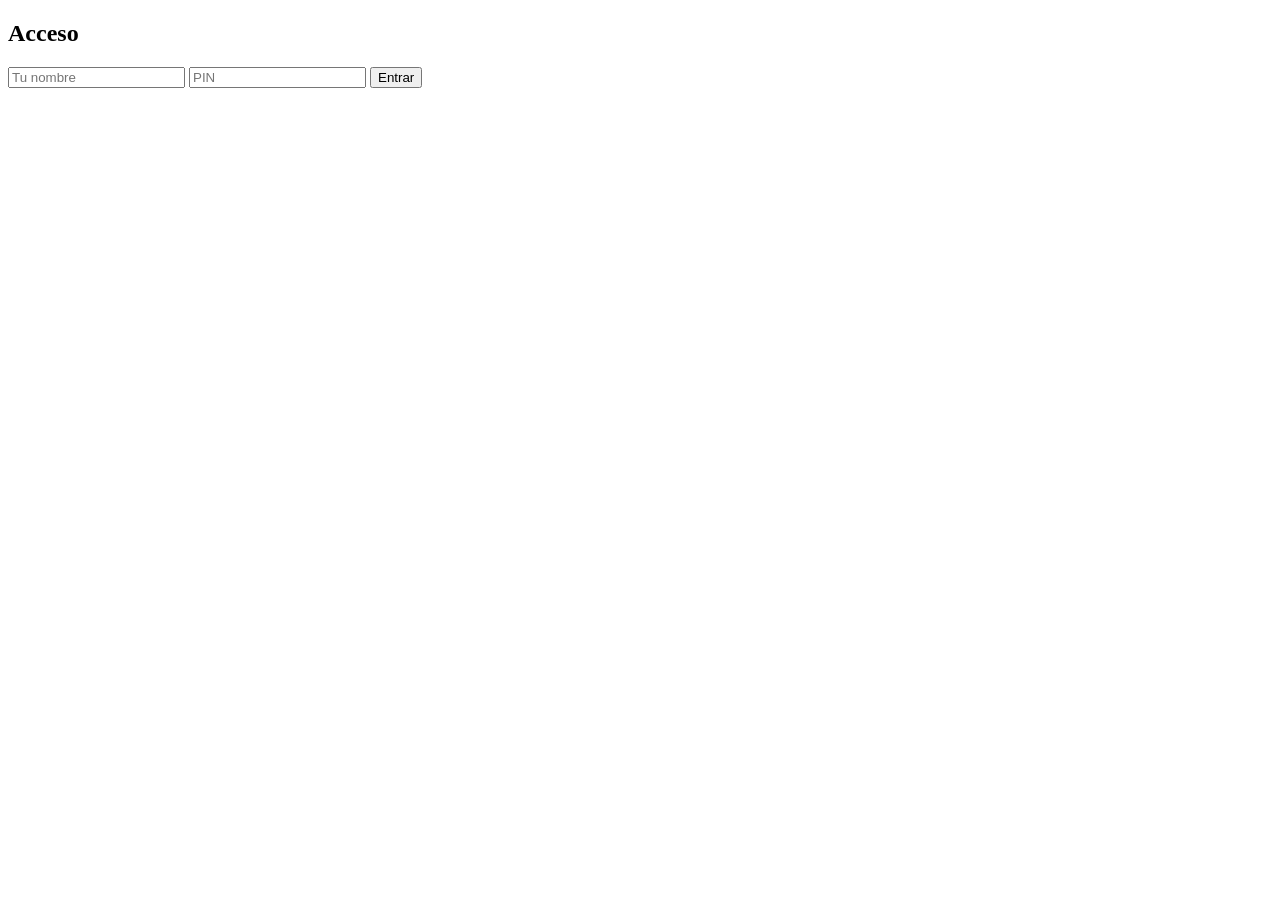
==== app.html @ 52a16f71 "Add initial HTML structure and JavaScript functions" ====
<!DOCTYPE html>
<html lang="es">
<head>
    <meta charset="UTF-8">
    <title>App</title>
</head>
<body>

<h1>Negocios Encontrados</h1>

<div id="results"></div>

<script>
const BACKEND_URL = "https://lavazz-nums.vercel.app";

let CURRENT_USER = null;
let ACCESS_HASH = null;
let dataBackend = {};

async function cargarDesdeBackend() {
    const r = await fetch(`${BACKEND_URL}/api/load`, {
        headers: { "X-Access-Hash": ACCESS_HASH }
    });

    if (!r.ok) {
        alert("No autorizado. Volviendo al login.");
        window.location.href = "index.html";
        return;
    }

    const data = await r.json();
    dataBackend = data.payload || {};
}

async function guardarEnBackend() {
    await fetch(`${BACKEND_URL}/api/save`, {
        method: "POST",
        headers: {
            "Content-Type": "application/json",
            "X-Access-Hash": ACCESS_HASH
        },
        body: JSON.stringify({ payload: dataBackend })
    });
}

async function loadData() {
    await cargarDesdeBackend();

    const response = await fetch("resultados.json");
    const data = await response.json();

    const container = document.getElementById("results");
    container.innerHTML = "";

    data.forEach(item => {
        const div = document.createElement("div");
        div.textContent = item.title + " - " + item.phone;
        container.appendChild(div);
    });
}

// AUTOLOGIN
(function init() {
    CURRENT_USER = localStorage.getItem("caller_name");
    ACCESS_HASH = localStorage.getItem("access_hash");

    if (!CURRENT_USER || !ACCESS_HASH) {
        window.location.href = "index.html";
        return;
    }

    loadData();
})();
</script>

</body>
</html>
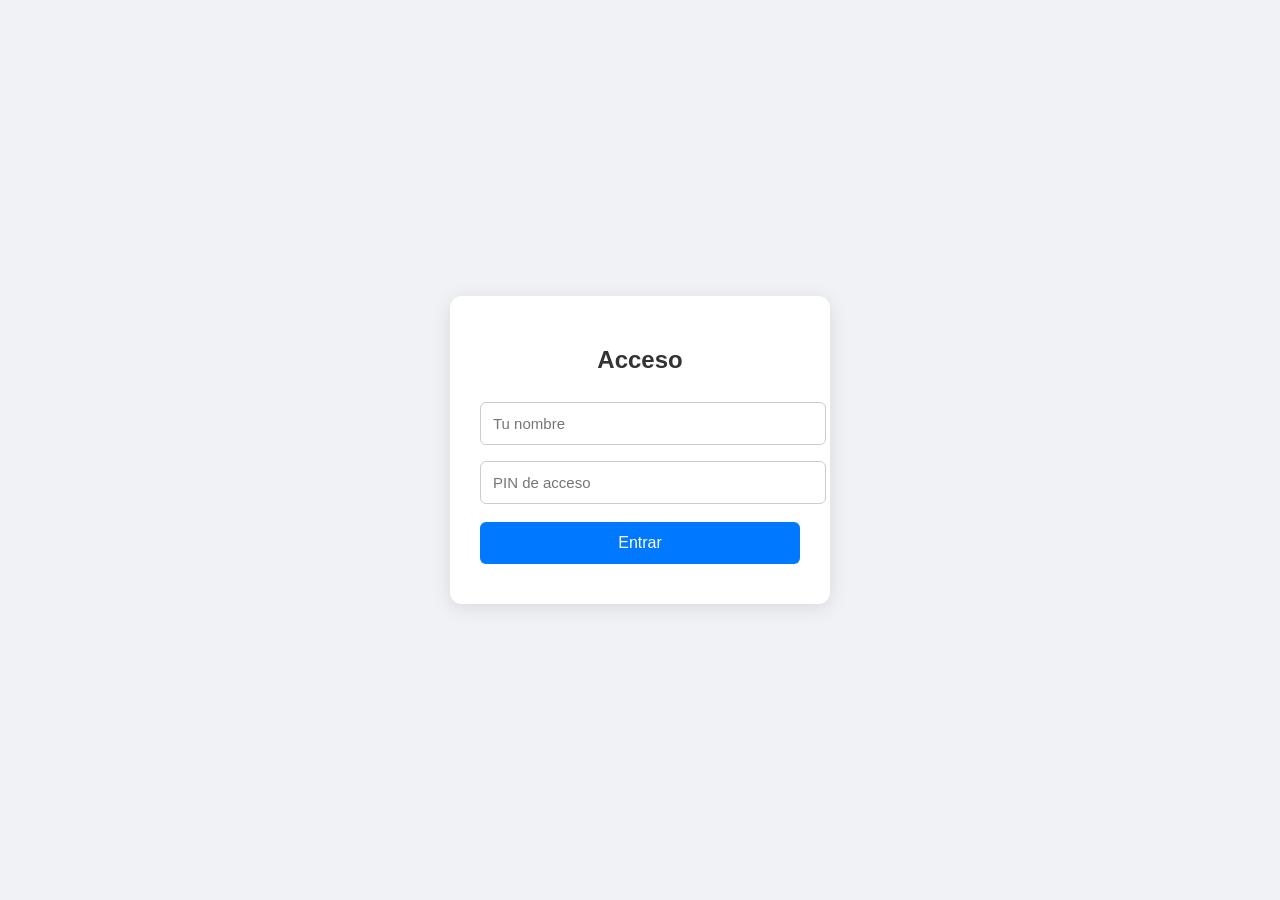
==== commit 76265807: "Change title and enhance styling in app.html Updated the title and added styling for better layout a" ====
--- a/app.html
+++ b/app.html
@@ -2,12 +2,82 @@
 <html lang="es">
 <head>
     <meta charset="UTF-8">
-    <title>App</title>
+    <title>Negocios Encontrados</title>
+    <style>
+        body {
+            background: #f5f5f5;
+            font-family: Arial, sans-serif;
+            margin: 0;
+            padding: 20px;
+        }
+
+        h1 {
+            text-align: center;
+            margin-bottom: 25px;
+        }
+
+        #results {
+            display: grid;
+            grid-template-columns: repeat(auto-fill, minmax(320px, 1fr));
+            gap: 20px;
+        }
+
+        .card {
+            background: white;
+            padding: 20px;
+            border-radius: 12px;
+            box-shadow: 0 4px 12px rgba(0,0,0,0.1);
+            border: 3px solid transparent;
+        }
+
+        .card.convencido {
+            border-color: #2ecc71;
+        }
+
+        .card.rechazado {
+            border-color: #e74c3c;
+        }
+
+        .title {
+            font-size: 20px;
+            font-weight: bold;
+        }
+
+        .phone {
+            color: #0078ff;
+            font-weight: bold;
+            cursor: pointer;
+            margin-top: 10px;
+            display: inline-block;
+        }
+
+        .popup-menu {
+            position: absolute;
+            background: white;
+            padding: 10px;
+            border-radius: 10px;
+            box-shadow: 0 4px 12px rgba(0,0,0,0.2);
+            display: flex;
+            flex-direction: column;
+            gap: 8px;
+            z-index: 9999;
+        }
+
+        .popup-menu button {
+            padding: 8px;
+            border: none;
+            border-radius: 6px;
+            cursor: pointer;
+        }
+
+        .popup-menu button:hover {
+            background: #eee;
+        }
+    </style>
 </head>
 <body>
 
 <h1>Negocios Encontrados</h1>
-
 <div id="results"></div>
 
 <script>
@@ -23,7 +93,7 @@
     });
 
     if (!r.ok) {
-        alert("No autorizado. Volviendo al login.");
+        alert("Acceso no válido. Volviendo al login.");
         window.location.href = "index.html";
         return;
     }
@@ -54,12 +124,69 @@
 
     data.forEach(item => {
         const div = document.createElement("div");
-        div.textContent = item.title + " - " + item.phone;
+        div.className = "card";
+
+        const id = item.placeId ||
+            btoa((item.title + item.address).toLowerCase()).replace(/=/g, "");
+
+        if (!dataBackend[id]) {
+            dataBackend[id] = { calls: 0, status: null, history: [] };
+        }
+
+        div.innerHTML = `
+            <div class="title">${item.title}</div>
+            <div>${item.address}</div>
+            <div class="phone" data-phone="${item.phone}" data-id="${id}">
+                ${item.phone}
+            </div>
+            <div>Llamadas: ${dataBackend[id].calls}</div>
+        `;
+
+        div.querySelector(".phone").onclick = () => openMenu(item.phone, id, div);
+
         container.appendChild(div);
     });
 }
 
-// AUTOLOGIN
+function openMenu(phone, id, element) {
+    closeExistingMenus();
+
+    const menu = document.createElement("div");
+    menu.className = "popup-menu";
+
+    menu.innerHTML = `
+        <button onclick="callNumber('${phone}', '${id}')">📞 Llamar</button>
+        <button onclick="markStatus('${id}', 'convencido')">✔️ Convencido</button>
+        <button onclick="markStatus('${id}', 'rechazado')">❌ Rechazado</button>
+    `;
+
+    document.body.appendChild(menu);
+
+    const rect = element.getBoundingClientRect();
+    menu.style.top = rect.bottom + "px";
+    menu.style.left = rect.left + "px";
+
+    setTimeout(() => {
+        document.addEventListener("click", closeExistingMenus, { once: true });
+    }, 100);
+}
+
+function closeExistingMenus() {
+    document.querySelectorAll(".popup-menu").forEach(m => m.remove());
+}
+
+async function callNumber(phone, id) {
+    dataBackend[id].calls++;
+    await guardarEnBackend();
+    window.location.href = `tel:${phone}`;
+}
+
+async function markStatus(id, status) {
+    dataBackend[id].status = status;
+    await guardarEnBackend();
+    loadData();
+}
+
 (function init() {
     CURRENT_USER = localStorage.getItem("caller_name");
     ACCESS_HASH = localStorage.getItem("access_hash");
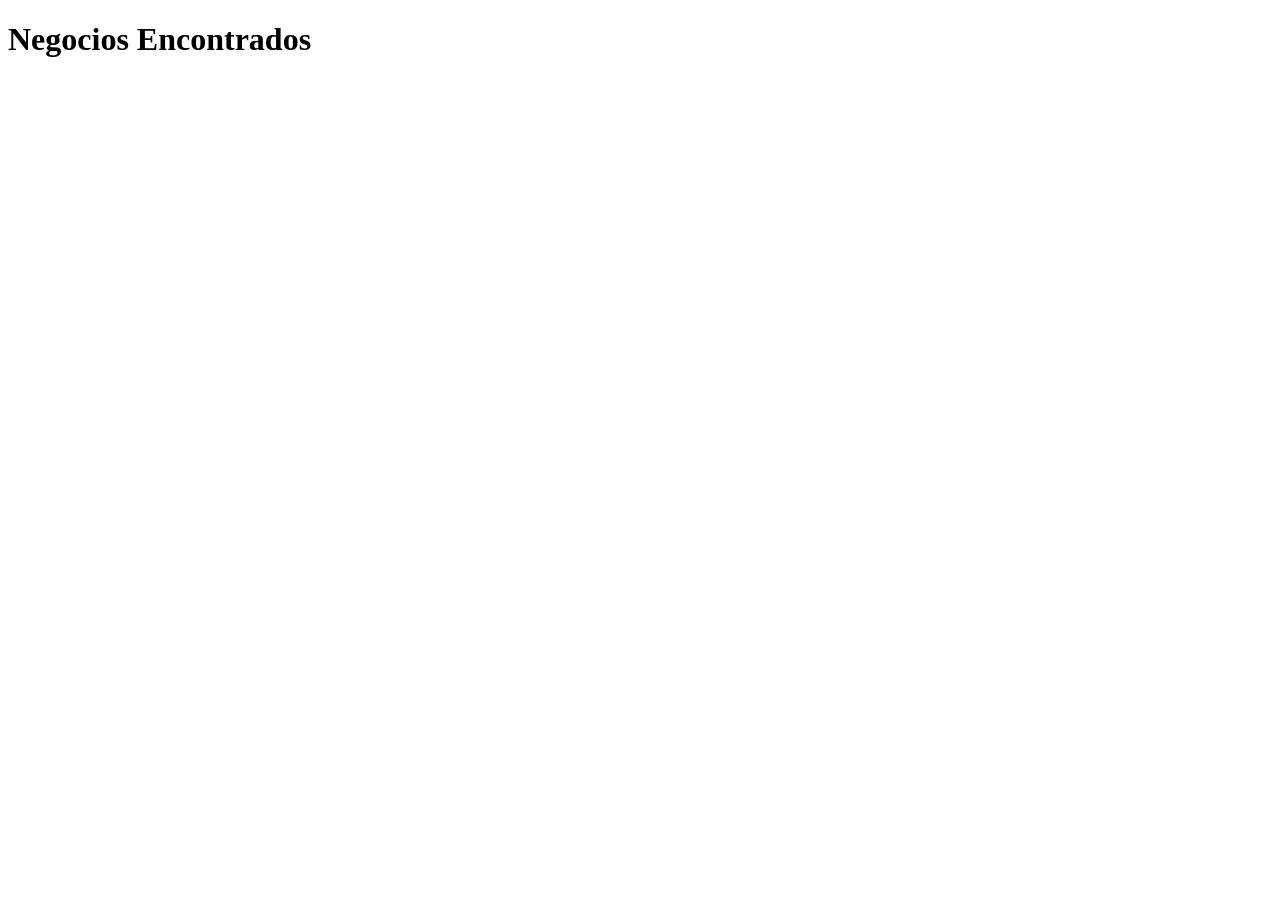
==== commit c4583523: "Replace inline styles with external CSS file" ====
--- a/app.html
+++ b/app.html
@@ -3,202 +3,13 @@
 <head>
     <meta charset="UTF-8">
     <title>Negocios Encontrados</title>
-    <style>
-        body {
-            background: #f5f5f5;
-            font-family: Arial, sans-serif;
-            margin: 0;
-            padding: 20px;
-        }
-
-        h1 {
-            text-align: center;
-            margin-bottom: 25px;
-        }
-
-        #results {
-            display: grid;
-            grid-template-columns: repeat(auto-fill, minmax(320px, 1fr));
-            gap: 20px;
-        }
-
-        .card {
-            background: white;
-            padding: 20px;
-            border-radius: 12px;
-            box-shadow: 0 4px 12px rgba(0,0,0,0.1);
-            border: 3px solid transparent;
-        }
-
-        .card.convencido {
-            border-color: #2ecc71;
-        }
-
-        .card.rechazado {
-            border-color: #e74c3c;
-        }
-
-        .title {
-            font-size: 20px;
-            font-weight: bold;
-        }
-
-        .phone {
-            color: #0078ff;
-            font-weight: bold;
-            cursor: pointer;
-            margin-top: 10px;
-            display: inline-block;
-        }
-
-        .popup-menu {
-            position: absolute;
-            background: white;
-            padding: 10px;
-            border-radius: 10px;
-            box-shadow: 0 4px 12px rgba(0,0,0,0.2);
-            display: flex;
-            flex-direction: column;
-            gap: 8px;
-            z-index: 9999;
-        }
-
-        .popup-menu button {
-            padding: 8px;
-            border: none;
-            border-radius: 6px;
-            cursor: pointer;
-        }
-
-        .popup-menu button:hover {
-            background: #eee;
-        }
-    </style>
+    <link rel="stylesheet" href="css/app.css">
 </head>
 <body>
 
 <h1>Negocios Encontrados</h1>
 <div id="results"></div>
 
-<script>
-const BACKEND_URL = "https://lavazz-nums.vercel.app";
-
-let CURRENT_USER = null;
-let ACCESS_HASH = null;
-let dataBackend = {};
-
-async function cargarDesdeBackend() {
-    const r = await fetch(`${BACKEND_URL}/api/load`, {
-        headers: { "X-Access-Hash": ACCESS_HASH }
-    });
-
-    if (!r.ok) {
-        alert("Acceso no válido. Volviendo al login.");
-        window.location.href = "index.html";
-        return;
-    }
-
-    const data = await r.json();
-    dataBackend = data.payload || {};
-}
-
-async function guardarEnBackend() {
-    await fetch(`${BACKEND_URL}/api/save`, {
-        method: "POST",
-        headers: {
-            "Content-Type": "application/json",
-            "X-Access-Hash": ACCESS_HASH
-        },
-        body: JSON.stringify({ payload: dataBackend })
-    });
-}
-
-async function loadData() {
-    await cargarDesdeBackend();
-
-    const response = await fetch("resultados.json");
-    const data = await response.json();
-
-    const container = document.getElementById("results");
-    container.innerHTML = "";
-
-    data.forEach(item => {
-        const div = document.createElement("div");
-        div.className = "card";
-
-        const id = item.placeId ||
-            btoa((item.title + item.address).toLowerCase()).replace(/=/g, "");
-
-        if (!dataBackend[id]) {
-            dataBackend[id] = { calls: 0, status: null, history: [] };
-        }
-
-        div.innerHTML = `
-            <div class="title">${item.title}</div>
-            <div>${item.address}</div>
-            <div class="phone" data-phone="${item.phone}" data-id="${id}">
-                ${item.phone}
-            </div>
-            <div>Llamadas: ${dataBackend[id].calls}</div>
-        `;
-
-        div.querySelector(".phone").onclick = () => openMenu(item.phone, id, div);
-
-        container.appendChild(div);
-    });
-}
-
-function openMenu(phone, id, element) {
-    closeExistingMenus();
-
-    const menu = document.createElement("div");
-    menu.className = "popup-menu";
-
-    menu.innerHTML = `
-        <button onclick="callNumber('${phone}', '${id}')">📞 Llamar</button>
-        <button onclick="markStatus('${id}', 'convencido')">✔️ Convencido</button>
-        <button onclick="markStatus('${id}', 'rechazado')">❌ Rechazado</button>
-    `;
-
-    document.body.appendChild(menu);
-
-    const rect = element.getBoundingClientRect();
-    menu.style.top = rect.bottom + "px";
-    menu.style.left = rect.left + "px";
-
-    setTimeout(() => {
-        document.addEventListener("click", closeExistingMenus, { once: true });
-    }, 100);
-}
-
-function closeExistingMenus() {
-    document.querySelectorAll(".popup-menu").forEach(m => m.remove());
-}
-
-async function callNumber(phone, id) {
-    dataBackend[id].calls++;
-    await guardarEnBackend();
-    window.location.href = `tel:${phone}`;
-}
-
-async function markStatus(id, status) {
-    dataBackend[id].status = status;
-    await guardarEnBackend();
-    loadData();
-}
-
-(function init() {
-    CURRENT_USER = localStorage.getItem("caller_name");
-    ACCESS_HASH = localStorage.getItem("access_hash");
-
-    if (!CURRENT_USER || !ACCESS_HASH) {
-        window.location.href = "index.html";
-        return;
-    }
-
-    loadData();
-})();
-</script>
-
+<script src="js/app.js"></script>
 </body>
 </html>
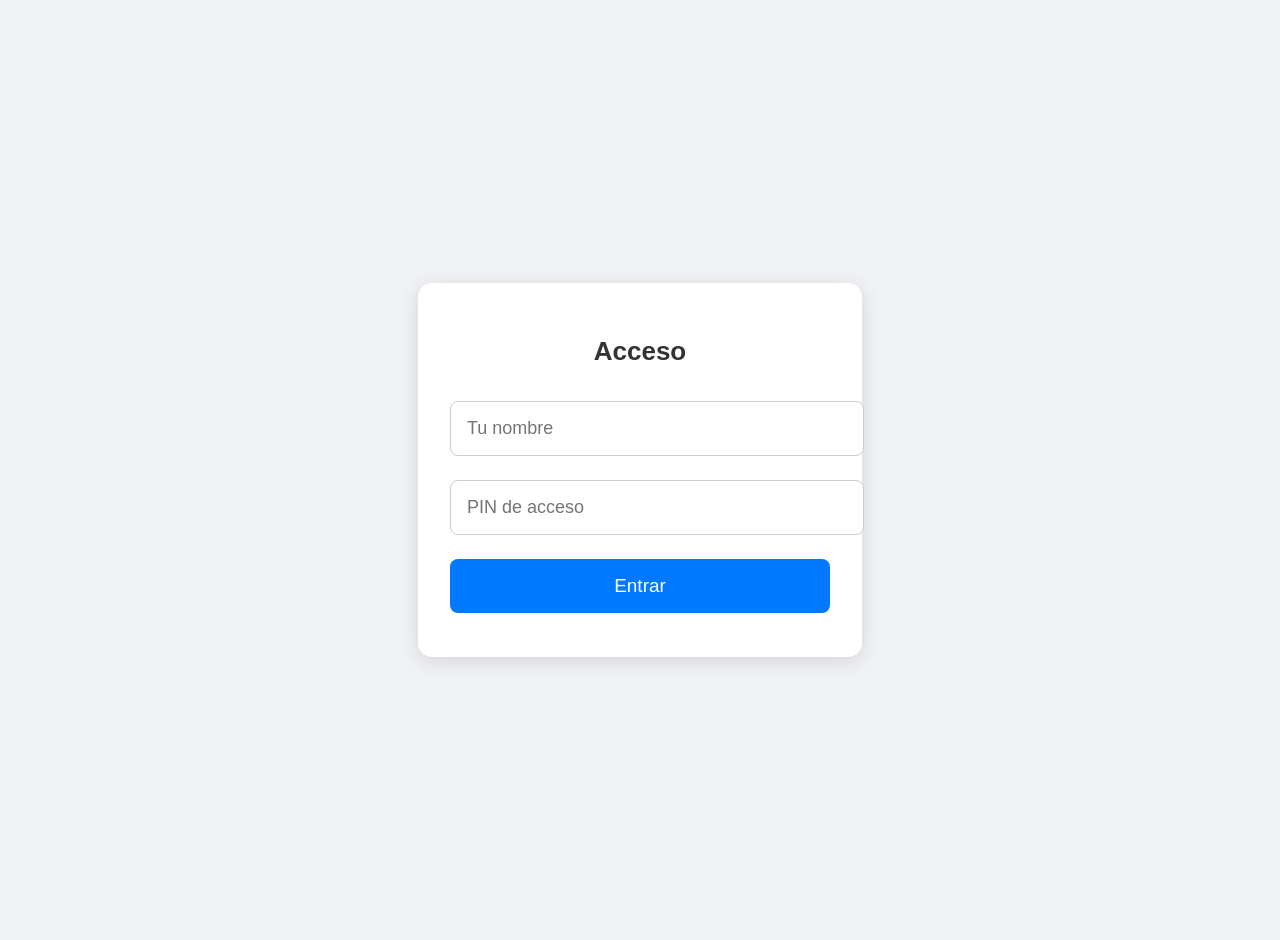
==== commit 0714e87c: "Add viewport meta tag for responsive design" ====
--- a/app.html
+++ b/app.html
@@ -2,6 +2,7 @@
 <html lang="es">
 <head>
     <meta charset="UTF-8">
+    <meta name="viewport" content="width=device-width, initial-scale=1.0">
     <title>Negocios Encontrados</title>
     <link rel="stylesheet" href="css/app.css">
 </head>
--- a/css/app.css
+++ b/css/app.css
@@ -0,0 +1,135 @@
+body {
+    background: #f5f5f5;
+    font-family: Arial, sans-serif;
+    margin: 0;
+    padding: 20px;
+}
+
+h1 {
+    text-align: center;
+    margin-bottom: 25px;
+    font-size: 24px;
+}
+
+/* GRID RESPONSIVE */
+#results {
+    display: grid;
+    grid-template-columns: repeat(auto-fill, minmax(280px, 1fr));
+    gap: 20px;
+}
+
+/* TARJETAS */
+.card {
+    background: white;
+    padding: 20px;
+    border-radius: 12px;
+    box-shadow: 0 4px 12px rgba(0,0,0,0.1);
+    border: 3px solid transparent;
+    transition: 0.2s;
+}
+
+.card.convencido {
+    border-color: #2ecc71;
+}
+
+.card.rechazado {
+    border-color: #e74c3c;
+}
+
+.title {
+    font-size: 18px;
+    font-weight: bold;
+}
+
+.phone {
+    color: #0078ff;
+    font-weight: bold;
+    cursor: pointer;
+    margin-top: 10px;
+    display: inline-block;
+    font-size: 16px;
+}
+
+.rating {
+    margin-top: 8px;
+    font-size: 15px;
+    color: #444;
+}
+
+.history {
+    margin-top: 10px;
+    font-size: 13px;
+    color: #666;
+}
+
+/* POPUP RESPONSIVE */
+.popup-menu {
+    position: fixed; /* antes era absolute → se salía de pantalla */
+    background: white;
+    padding: 12px;
+    border-radius: 10px;
+    box-shadow: 0 4px 12px rgba(0,0,0,0.2);
+    display: flex;
+    flex-direction: column;
+    gap: 10px;
+    z-index: 9999;
+    width: 200px;
+}
+
+.popup-menu button {
+    padding: 12px;
+    border: none;
+    border-radius: 6px;
+    cursor: pointer;
+    font-size: 16px;
+}
+
+.popup-menu button:hover {
+    background: #eee;
+}
+
+/* 📱 MÓVIL */
+@media (max-width: 600px) {
+
+    body {
+        padding: 10px;
+    }
+
+    h1 {
+        font-size: 20px;
+    }
+
+    #results {
+        grid-template-columns: 1fr; /* una tarjeta por fila */
+    }
+
+    .card {
+        padding: 16px;
+    }
+
+    .title {
+        font-size: 17px;
+    }
+
+    .phone {
+        font-size: 15px;
+    }
+
+    .rating {
+        font-size: 14px;
+    }
+
+    .popup-menu {
+        width: 90%;
+        left: 5% !important;
+        top: auto !important;
+        bottom: 20px;
+    }
+}
+
+/* 📱 TABLET */
+@media (min-width: 600px) and (max-width: 900px) {
+    #results {
+        grid-template-columns: repeat(auto-fill, minmax(300px, 1fr));
+    }
+}
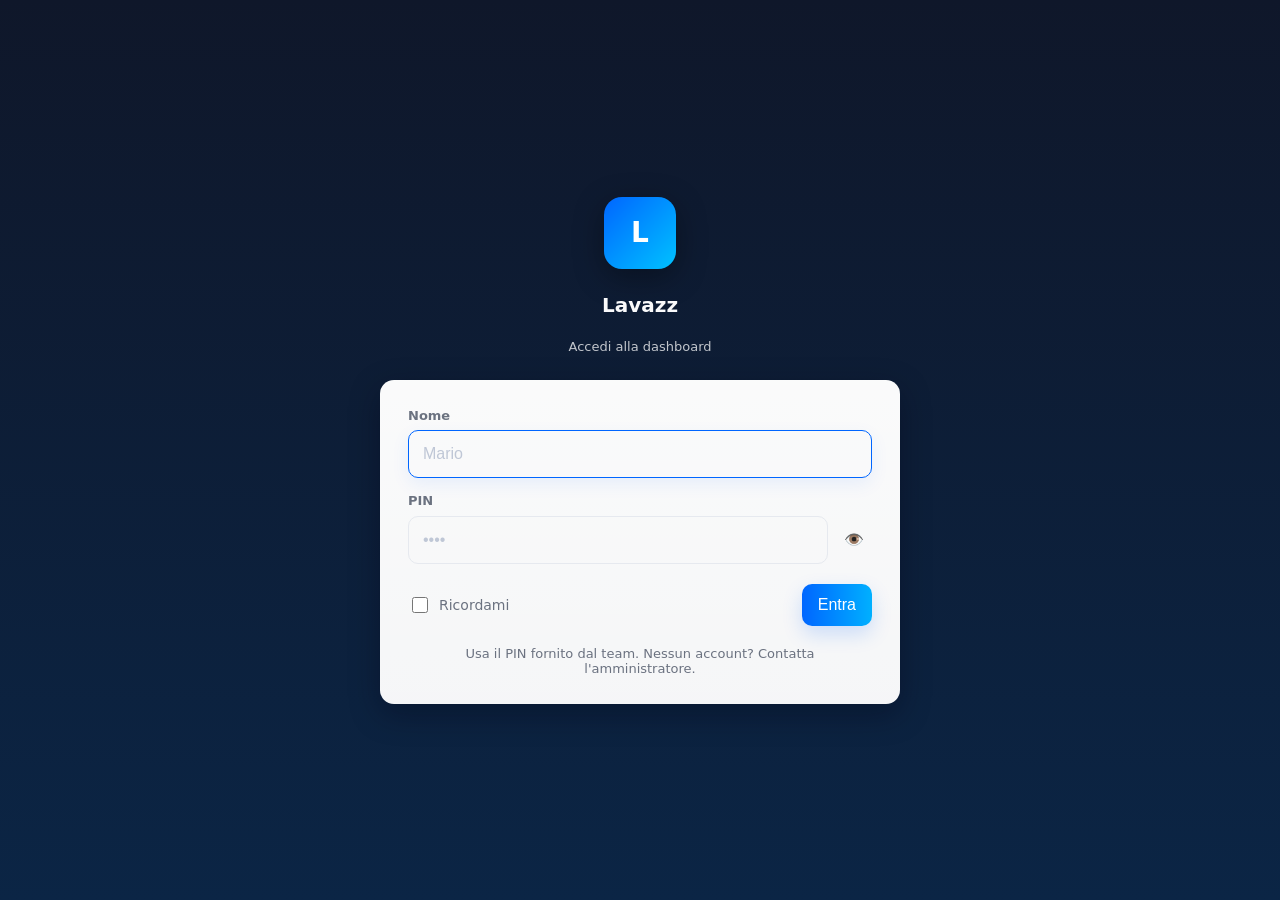
==== commit de85e661: "Refactor app.html structure and add header" ====
--- a/app.html
+++ b/app.html
@@ -1,16 +1,33 @@
 <!DOCTYPE html>
 <html lang="es">
 <head>
-    <meta charset="UTF-8">
-    <meta name="viewport" content="width=device-width, initial-scale=1.0">
-    <title>Negocios Encontrados</title>
-    <link rel="stylesheet" href="css/app.css">
+  <meta charset="UTF-8" />
+  <meta name="viewport" content="width=device-width, initial-scale=1.0" />
+  <title>Negocios Encontrados</title>
+  <link rel="stylesheet" href="css/app.css" />
 </head>
 <body>
+  <header class="site-header">
+    <div class="container">
+      <div class="brand">
+        <div class="brand-logo" aria-hidden="true">L</div>
+        <div>
+          <h1 class="site-title">Negocios Encontrados</h1>
+          <p class="site-sub">Explora, llama y registra el estado al instante</p>
+        </div>
+      </div>
 
-<h1>Negocios Encontrados</h1>
-<div id="results"></div>
+      <div class="controls">
+        <input id="search" class="search" type="search" placeholder="Buscar por nombre o dirección" />
+      </div>
+    </div>
+  </header>
 
-<script src="js/app.js"></script>
+  <main class="container main">
+    <section id="results" class="grid" aria-live="polite"></section>
+  </main>
+
+  <!-- popup menu: se crea dinámicamente por js -->
+  <script src="js/app.js"></script>
 </body>
 </html>
